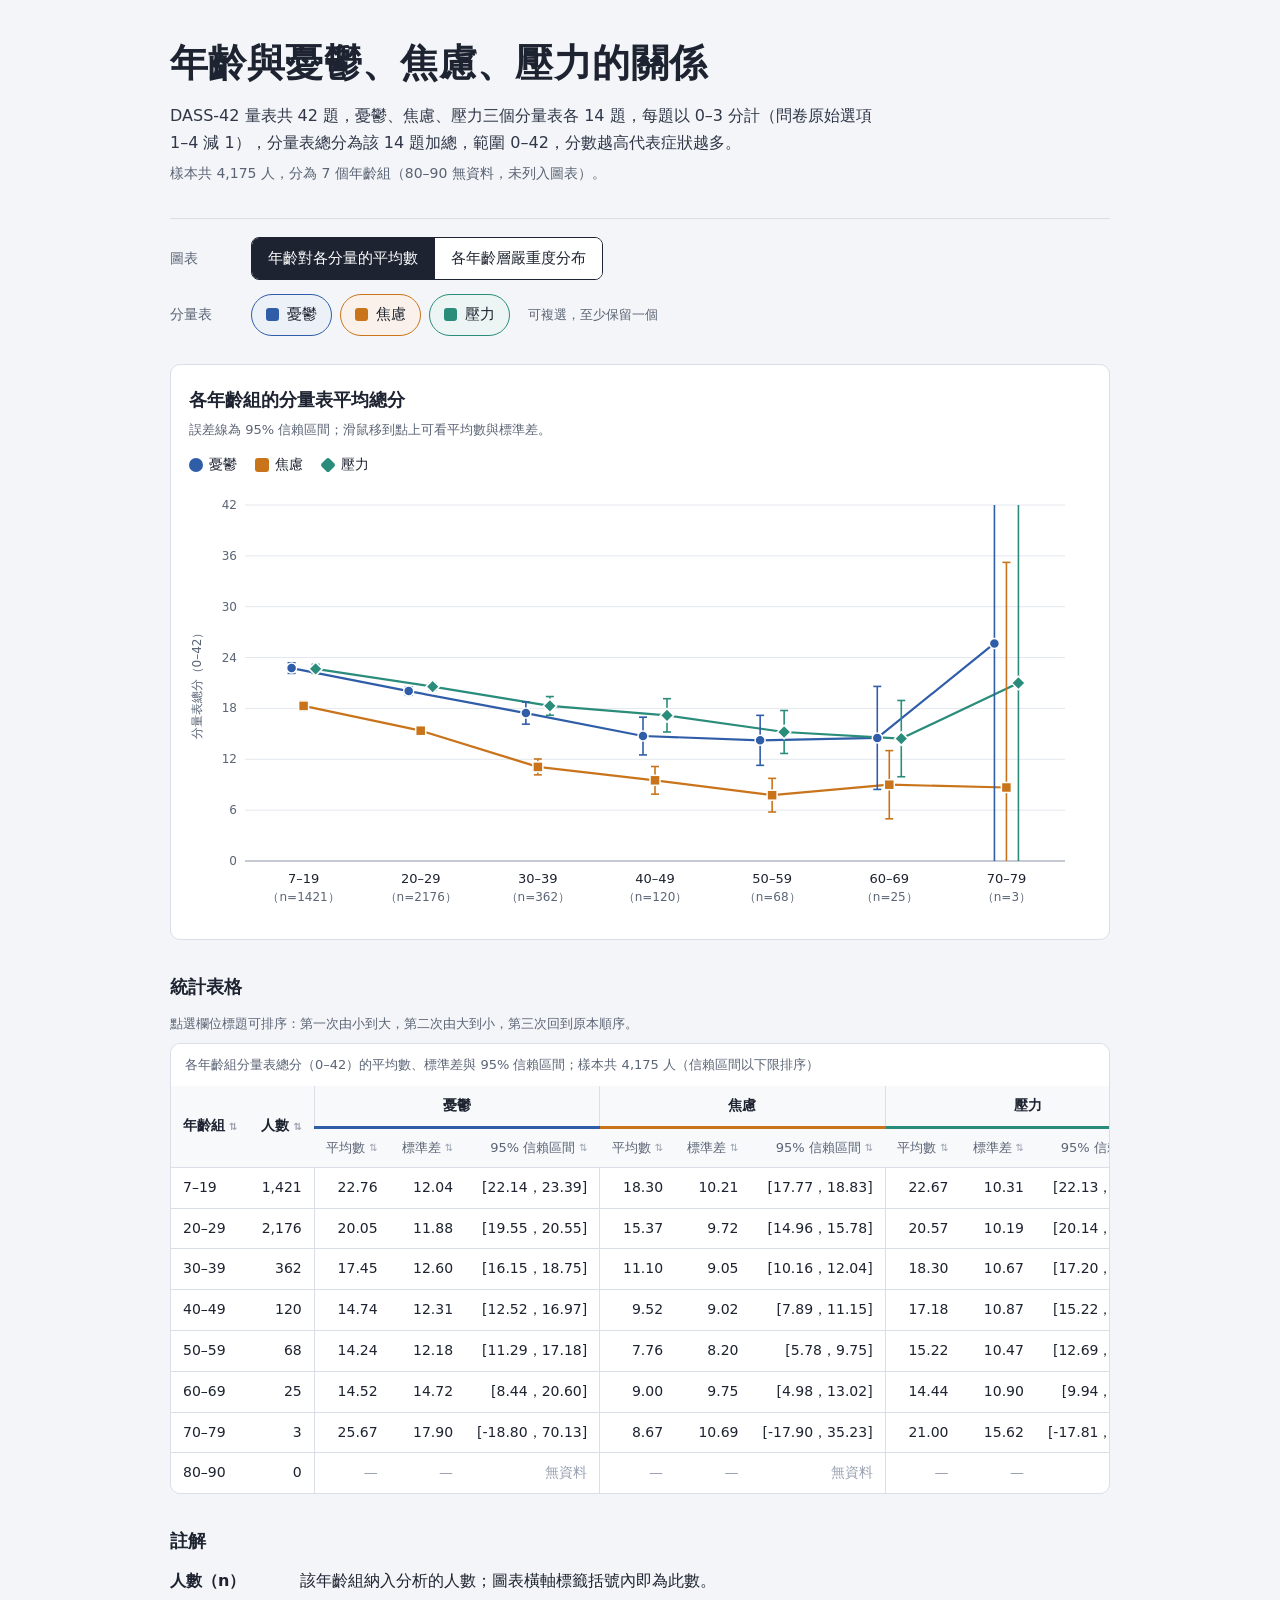
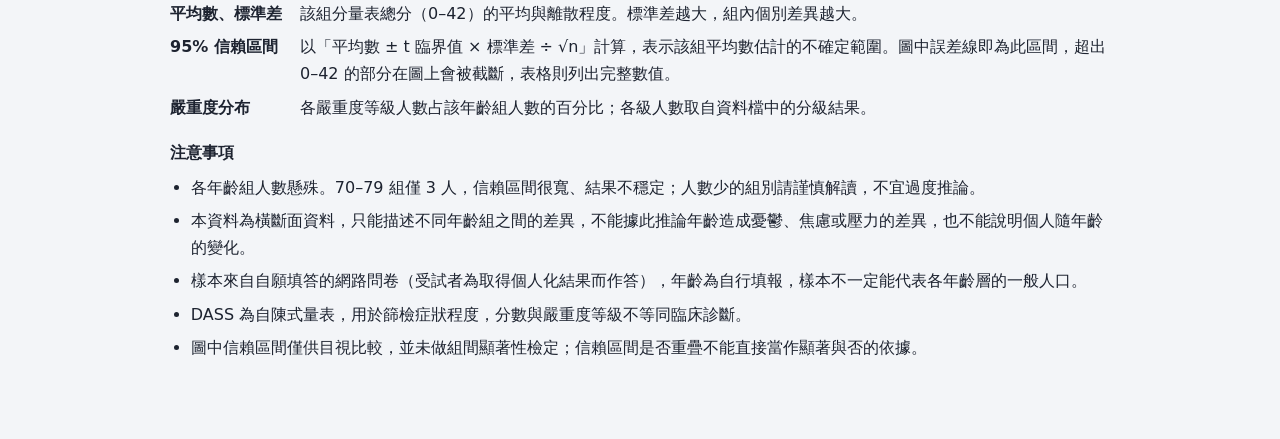
==== index.html @ efedd178 "Rename index.html.html to index.html" ====
<!DOCTYPE html>
<html lang="zh-Hant">
<head>
<meta charset="UTF-8">
<meta name="viewport" content="width=device-width, initial-scale=1">
<title>年齡與憂鬱、焦慮、壓力的關係</title>
<style>
:root{
  --ink:#1d2330; --muted:#5b6475; --line:#d9dee7; --bg:#f3f5f8; --panel:#ffffff;
  --font:"Noto Sans TC","PingFang TC","Microsoft JhengHei","Heiti TC",system-ui,-apple-system,"Segoe UI",sans-serif;
}
*{box-sizing:border-box}
html{-webkit-text-size-adjust:100%}
body{margin:0;background:var(--bg);color:var(--ink);font-family:var(--font);font-size:16px;line-height:1.7}
main{max-width:980px;margin:0 auto;padding:40px 20px 72px}
h1{font-size:clamp(26px,4.4vw,38px);line-height:1.25;margin:0 0 14px;font-weight:700;letter-spacing:.01em}
.intro{margin:0 0 6px;max-width:44em;color:#2f3748}
.sample{margin:0;color:var(--muted);font-size:14px}

.controls{margin:32px 0 0;padding:18px 0 4px;border-top:1px solid var(--line)}
.ctl-row{display:flex;flex-wrap:wrap;align-items:center;gap:10px 18px;margin-bottom:14px}
.ctl-label{font-size:14px;color:var(--muted);min-width:4.5em}
.seg{display:inline-flex;border:1.5px solid var(--ink);border-radius:8px;overflow:hidden}
.seg button{font:inherit;font-size:15px;padding:8px 16px;border:0;background:#fff;color:var(--ink);cursor:pointer}
.seg button+button{border-left:1.5px solid var(--ink)}
.seg button[aria-pressed="true"]{background:var(--ink);color:#fff}
.seg button:focus-visible{outline:3px solid #7aa2f7;outline-offset:-3px}
.pills{display:flex;flex-wrap:wrap;gap:8px}
.pill{position:relative;display:inline-flex;align-items:center;gap:8px;padding:7px 14px;border:1.5px solid var(--line);border-radius:999px;background:#fff;cursor:pointer;font-size:15px;user-select:none}
.pill input{position:absolute;opacity:0;pointer-events:none}
.pill .dot{width:13px;height:13px;border-radius:3px;border:2px solid var(--c)}
.pill.radio .dot{border-radius:50%}
.pill.on{border-color:var(--c);background:color-mix(in srgb,var(--c) 9%,#fff)}
.pill.on .dot{background:var(--c)}
.pill:focus-within{outline:3px solid color-mix(in srgb,var(--c) 45%,#fff);outline-offset:1px}
.pill.locked{cursor:not-allowed}
.hint{font-size:13px;color:var(--muted)}

.chart-block{background:var(--panel);border:1px solid var(--line);border-radius:10px;padding:20px 18px 14px;margin-top:10px}
.chart-title{font-size:18px;margin:0 0 4px}
.chart-sub{margin:0 0 12px;font-size:13px;color:var(--muted)}
.legend{display:flex;flex-wrap:wrap;gap:6px 18px;margin:0 0 8px;font-size:14px}
.legend span{display:inline-flex;align-items:center;gap:6px}
.legend i{display:inline-block;width:14px;height:14px;border-radius:3px}
.warn{margin:0 0 12px;padding:10px 14px;border-left:4px solid #c9741a;background:#fff6ea;font-size:14px}
#chartWrap{position:relative}
#chart svg{display:block;width:100%;height:auto;overflow:visible}
#chart text{font-family:var(--font)}
.hitpt{fill:transparent;cursor:pointer}
.seg-rect{cursor:pointer;transition:opacity .12s}
.seg-rect:hover{opacity:.82}
#tip{position:absolute;left:0;top:0;z-index:5;pointer-events:none;background:rgba(29,35,48,.96);color:#fff;font-size:13px;line-height:1.55;padding:8px 11px;border-radius:7px;white-space:nowrap;box-shadow:0 4px 14px rgba(0,0,0,.18)}
#tip[hidden]{display:none}
#tip b{font-weight:700}

.table-block{margin-top:32px}
.table-block h2,.notes h2{font-size:18px;margin:0 0 10px}
.tbl-wrap{overflow-x:auto;background:var(--panel);border:1px solid var(--line);border-radius:10px}
table{border-collapse:collapse;width:100%;font-size:14px;font-variant-numeric:tabular-nums}
caption{text-align:left;padding:10px 14px;font-size:13px;color:var(--muted)}
th,td{padding:8px 12px;text-align:right;border-top:1px solid var(--line);white-space:nowrap}
th:first-child,td:first-child{text-align:left}
thead th{background:#f8f9fb;font-weight:600;border-top:0}
thead tr:nth-child(2) th{font-weight:500;color:var(--muted);font-size:13px}
th.grp{text-align:center;border-bottom:3px solid var(--c);border-left:1px solid var(--line)}
td.sepl{border-left:1px solid var(--line)}
td.na{color:#9aa2b1}
td small{color:var(--muted)}
.table-hint{margin:0 0 8px;font-size:13px;color:var(--muted)}
th button{font:inherit;color:inherit;background:none;border:0;padding:2px 4px;margin:-2px -4px;border-radius:4px;cursor:pointer;display:inline-flex;align-items:center;gap:4px}
th button:hover{background:#e9edf3}
th button:focus-visible{outline:3px solid #7aa2f7}
th .ar{font-size:10px;color:#9aa2b1}
th[aria-sort="ascending"] .ar,th[aria-sort="descending"] .ar{color:var(--ink)}

.notes{margin-top:32px}
.notes dl{margin:0 0 16px;display:grid;grid-template-columns:max-content 1fr;gap:6px 18px}
.notes dt{font-weight:600}
.notes dd{margin:0}
.notes ul{margin:0;padding-left:1.3em}
.notes li{margin-bottom:6px}
.notes h3{font-size:16px;margin:18px 0 8px}
@media (max-width:560px){
  main{padding:28px 14px 56px}
  .notes dl{grid-template-columns:1fr}
  .notes dt{margin-top:6px}
  .chart-block{padding:16px 10px 10px}
}
@media (prefers-reduced-motion:reduce){.seg-rect{transition:none}}
</style>
</head>
<body>
<main>
  <header>
    <h1>年齡與憂鬱、焦慮、壓力的關係</h1>
    <p class="intro">DASS-42 量表共 42 題，憂鬱、焦慮、壓力三個分量表各 14 題，每題以 0–3 分計（問卷原始選項 1–4 減 1），分量表總分為該 14 題加總，範圍 0–42，分數越高代表症狀越多。</p>
    <p class="sample" id="sampleInfo"></p>
  </header>

  <section class="controls" aria-label="圖表控制">
    <div class="ctl-row">
      <span class="ctl-label">圖表</span>
      <div class="seg" role="group" aria-label="圖表切換">
        <button type="button" data-mode="mean" aria-pressed="true">年齡對各分量的平均數</button>
        <button type="button" data-mode="sev" aria-pressed="false">各年齡層嚴重度分布</button>
      </div>
    </div>
    <div class="ctl-row">
      <span class="ctl-label" id="scaleLegend">分量表</span>
      <div class="pills" id="scaleBox" role="group" aria-labelledby="scaleLegend"></div>
      <span class="hint" id="scaleHint"></span>
    </div>
  </section>

  <section class="chart-block">
    <h2 class="chart-title" id="chartTitle"></h2>
    <p class="chart-sub" id="chartSub"></p>
    <div id="warn"></div>
    <div class="legend" id="legend"></div>
    <div id="chartWrap">
      <div id="chart" role="img" aria-label="圖表"></div>
      <div id="tip" hidden></div>
    </div>
  </section>

  <section class="table-block">
    <h2>統計表格</h2>
    <p class="table-hint">點選欄位標題可排序：第一次由小到大，第二次由大到小，第三次回到原本順序。</p>
    <div class="tbl-wrap" id="tableWrap"></div>
  </section>

  <section class="notes">
    <h2>註解</h2>
    <dl>
      <dt>人數（n）</dt><dd>該年齡組納入分析的人數；圖表橫軸標籤括號內即為此數。</dd>
      <dt>平均數、標準差</dt><dd>該組分量表總分（0–42）的平均與離散程度。標準差越大，組內個別差異越大。</dd>
      <dt>95% 信賴區間</dt><dd>以「平均數 ± t 臨界值 × 標準差 ÷ √n」計算，表示該組平均數估計的不確定範圍。圖中誤差線即為此區間，超出 0–42 的部分在圖上會被截斷，表格則列出完整數值。</dd>
      <dt>嚴重度分布</dt><dd>各嚴重度等級人數占該年齡組人數的百分比；各級人數取自資料檔中的分級結果。</dd>
    </dl>
    <h3>注意事項</h3>
    <ul id="cautions"></ul>
  </section>
</main>

<script>
/* ===== 資料（由 CSV「清洗後年齡分層」轉入；如需更新，直接修改此區） =====
   groups：每個年齡組的人數、三個分量表的平均數(mean)與標準差(sd)
   severity：各分量表在各年齡組的 [正常, 輕度, 中度, 重度, 極重度] 人數，順序與 groups 相同 */
const DATA = {"groups": [{"label": "7–19", "n": 1421, "mean": {"dep": 22.76213934, "anx": 18.30119634, "str": 22.66502463}, "sd": {"dep": 12.03702045, "anx": 10.20656679, "str": 10.31082269}}, {"label": "20–29", "n": 2176, "mean": {"dep": 20.05009191, "anx": 15.37178309, "str": 20.57077206}, "sd": {"dep": 11.88178438, "anx": 9.718905087, "str": 10.18683173}}, {"label": "30–39", "n": 362, "mean": {"dep": 17.44751381, "anx": 11.09944751, "str": 18.29834254}, "sd": {"dep": 12.59968592, "anx": 9.054225669, "str": 10.67445484}}, {"label": "40–49", "n": 120, "mean": {"dep": 14.74166667, "anx": 9.516666667, "str": 17.18333333}, "sd": {"dep": 12.31484438, "anx": 9.017241499, "str": 10.87050078}}, {"label": "50–59", "n": 68, "mean": {"dep": 14.23529412, "anx": 7.764705882, "str": 15.22058824}, "sd": {"dep": 12.18405815, "anx": 8.199231211, "str": 10.46650035}}, {"label": "60–69", "n": 25, "mean": {"dep": 14.52, "anx": 9.0, "str": 14.44}, "sd": {"dep": 14.71994112, "anx": 9.746794345, "str": 10.89755324}}, {"label": "70–79", "n": 3, "mean": {"dep": 25.66666667, "anx": 8.666666667, "str": 21.0}, "sd": {"dep": 17.89785834, "anx": 10.69267662, "str": 15.62049935}}, {"label": "80–90", "n": 0, "mean": {"dep": null, "anx": null, "str": null}, "sd": {"dep": null, "anx": null, "str": null}}], "severity": {"dep": [[252, 105, 260, 247, 557], [506, 229, 430, 359, 652], [127, 38, 55, 43, 99], [52, 14, 19, 11, 24], [34, 6, 11, 6, 11], [14, 2, 2, 1, 6], [1, 0, 0, 0, 2], [0, 0, 0, 0, 0]], "anx": [[248, 86, 235, 219, 633], [537, 170, 439, 341, 689], [163, 33, 68, 37, 61], [63, 12, 17, 9, 19], [42, 5, 8, 6, 7], [15, 1, 3, 1, 5], [2, 0, 0, 0, 1], [0, 0, 0, 0, 0]], "str": [[346, 160, 318, 344, 253], [675, 276, 521, 434, 270], [149, 56, 55, 64, 38], [54, 17, 18, 16, 15], [39, 7, 11, 6, 5], [14, 4, 3, 2, 2], [1, 0, 0, 2, 0], [0, 0, 0, 0, 0]]}};

const SCALES = [
  {key:'dep', name:'憂鬱', color:'#2f5da8', shape:'circle'},
  {key:'anx', name:'焦慮', color:'#c9741a', shape:'square'},
  {key:'str', name:'壓力', color:'#2a8c7a', shape:'diamond'}
];
const LEVELS = [
  {name:'正常',   color:'#dce6ee', text:'#1d2330'},
  {name:'輕度',   color:'#f2d89c', text:'#1d2330'},
  {name:'中度',   color:'#e8a25c', text:'#1d2330'},
  {name:'重度',   color:'#cf5440', text:'#ffffff'},
  {name:'極重度', color:'#862038', text:'#ffffff'}
];
const YMAX = 42;

/* t 分布 97.5 百分位臨界值（df 1–30 查表，之後用近似式） */
const T975=[null,12.706,4.303,3.182,2.776,2.571,2.447,2.365,2.306,2.262,2.228,2.201,2.179,2.160,2.145,2.131,2.120,2.110,2.101,2.093,2.086,2.080,2.074,2.069,2.064,2.060,2.056,2.052,2.048,2.045,2.042];
function tcrit(df){
  if(df<=30) return T975[df];
  const z=1.959964;
  return z+(z**3+z)/(4*df)+(5*z**5+16*z**3+3*z)/(96*df*df)+(3*z**7+19*z**5+17*z**3-15*z)/(384*df**3);
}
function ci(g,key){
  if(g.n<2) return null;
  const h=tcrit(g.n-1)*g.sd[key]/Math.sqrt(g.n);
  return {lo:g.mean[key]-h, hi:g.mean[key]+h};
}

const GROUPS = DATA.groups;
const valid = GROUPS.map((g,i)=>Object.assign({i},g)).filter(g=>g.n>0);
const totalN = GROUPS.reduce((a,g)=>a+g.n,0);
const sevSum = (key,i)=>DATA.severity[key][i].reduce((a,b)=>a+b,0);
const fmt = (v,d=2)=>Number(v).toFixed(d);
const fmtN = v=>Number(v).toLocaleString('en-US');
const scaleBy = k=>SCALES.find(s=>s.key===k);

const state = {mode:'mean', multi:new Set(['dep','anx','str']), single:'dep', sort:{key:null,dir:1}};
let tips = [];

/* ---------- 標題資訊 ---------- */
(function(){
  const empty = GROUPS.filter(g=>g.n===0).map(g=>g.label);
  document.getElementById('sampleInfo').textContent =
    '樣本共 '+fmtN(totalN)+' 人，分為 '+valid.length+' 個年齡組'+(empty.length?'（'+empty.join('、')+' 無資料，未列入圖表）':'')+'。';
  const small = valid.reduce((a,b)=>b.n<a.n?b:a);
  const items = [
    '各年齡組人數懸殊。'+small.label+' 組僅 '+small.n+' 人，信賴區間很寬、結果不穩定；人數少的組別請謹慎解讀，不宜過度推論。',
    '本資料為橫斷面資料，只能描述不同年齡組之間的差異，不能據此推論年齡造成憂鬱、焦慮或壓力的差異，也不能說明個人隨年齡的變化。',
    '樣本來自自願填答的網路問卷（受試者為取得個人化結果而作答），年齡為自行填報，樣本不一定能代表各年齡層的一般人口。',
    'DASS 為自陳式量表，用於篩檢症狀程度，分數與嚴重度等級不等同臨床診斷。',
    '圖中信賴區間僅供目視比較，並未做組間顯著性檢定；信賴區間是否重疊不能直接當作顯著與否的依據。'
  ];
  document.getElementById('cautions').innerHTML = items.map(t=>'<li>'+t+'</li>').join('');
})();

/* ---------- 控制項 ---------- */
function renderControls(){
  document.querySelectorAll('.seg button').forEach(b=>b.setAttribute('aria-pressed', String(b.dataset.mode===state.mode)));
  const multi = state.mode==='mean';
  document.getElementById('scaleLegend').textContent = '分量表';
  document.getElementById('scaleHint').textContent = multi ? '可複選，至少保留一個' : '一次選一個';
  document.getElementById('scaleBox').innerHTML = SCALES.map(s=>{
    const on = multi ? state.multi.has(s.key) : state.single===s.key;
    const locked = multi && on && state.multi.size===1;
    return '<label class="pill '+(multi?'':'radio ')+(on?'on':'')+(locked?' locked':'')+'" style="--c:'+s.color+'"'+(locked?' title="至少需保留一個分量表"':'')+'>'+
      '<input type="'+(multi?'checkbox':'radio')+'" name="scale" value="'+s.key+'"'+(on?' checked':'')+(locked?' disabled':'')+'>'+
      '<span class="dot"></span>'+s.name+'</label>';
  }).join('');
}
document.querySelector('.seg').addEventListener('click',e=>{
  const b=e.target.closest('button'); if(!b) return;
  if(state.mode!==b.dataset.mode) state.sort={key:null,dir:1};
  state.mode=b.dataset.mode; renderAll();
});
document.getElementById('scaleBox').addEventListener('change',e=>{
  const v=e.target.value;
  if(state.mode==='mean'){
    if(e.target.checked) state.multi.add(v);
    else if(state.multi.size>1) state.multi.delete(v);
  }else{ state.single=v; }
  renderAll();
});

/* ---------- 圖表 ---------- */
function marker(shape,x,y,c,r){
  x=+x; y=+y;
  if(shape==='square') return '<rect x="'+(x-r)+'" y="'+(y-r)+'" width="'+(2*r)+'" height="'+(2*r)+'" fill="'+c+'" stroke="#fff" stroke-width="1.5"/>';
  if(shape==='diamond'){const d=r*1.35; return '<polygon points="'+x+','+(y-d)+' '+(x+d)+','+y+' '+x+','+(y+d)+' '+(x-d)+','+y+'" fill="'+c+'" stroke="#fff" stroke-width="1.5"/>';}
  return '<circle cx="'+x+'" cy="'+y+'" r="'+r+'" fill="'+c+'" stroke="#fff" stroke-width="1.5"/>';
}

function drawMean(W){
  const keys = SCALES.filter(s=>state.multi.has(s.key));
  const narrow = W<520;
  const H = narrow?380:440;
  const m = {t:20, r:narrow?12:26, b:64, l:narrow?44:56};
  const pw=W-m.l-m.r, ph=H-m.t-m.b, step=pw/valid.length;
  const X=i=>m.l+step*(i+.5), Y=v=>m.t+ph*(1-v/YMAX);
  const dg = keys.length>1 ? Math.min(12, step/6) : 0;
  let s='<svg viewBox="0 0 '+W+' '+H+'" xmlns="http://www.w3.org/2000/svg">';
  for(let v=0; v<=YMAX; v+=6){
    s+='<line x1="'+m.l+'" x2="'+(W-m.r)+'" y1="'+Y(v)+'" y2="'+Y(v)+'" stroke="'+(v===0?'#8a93a5':'#e3e7ee')+'"/>';
    s+='<text x="'+(m.l-8)+'" y="'+(Y(v)+4)+'" text-anchor="end" font-size="12" fill="#5b6475">'+v+'</text>';
  }
  s+='<text transform="translate(12 '+(m.t+ph/2)+') rotate(-90)" text-anchor="middle" font-size="12" fill="#5b6475">分量表總分（0–'+YMAX+'）</text>';
  valid.forEach((g,i)=>{
    const wide = step>=84;
    s+='<text x="'+X(i)+'" y="'+(H-m.b+22)+'" text-anchor="middle" font-size="'+(narrow?11:13)+'" fill="#1d2330">'+g.label+'</text>';
    s+='<text x="'+X(i)+'" y="'+(H-m.b+40)+'" text-anchor="middle" font-size="'+(narrow?9.5:12)+'" fill="#5b6475">'+(wide?'（n='+g.n+'）':'n='+g.n)+'</text>';
  });
  tips=[];
  keys.forEach((sc,k)=>{
    const ox=(k-(keys.length-1)/2)*dg;
    const pts=valid.map((g,i)=>[X(i)+ox, Y(g.mean[sc.key])]);
    s+='<path d="M'+pts.map(p=>p[0].toFixed(1)+','+p[1].toFixed(1)).join(' L')+'" fill="none" stroke="'+sc.color+'" stroke-width="2.2" stroke-linejoin="round"/>';
  });
  keys.forEach((sc,k)=>{
    const ox=(k-(keys.length-1)/2)*dg;
    valid.forEach((g,i)=>{
      const x=X(i)+ox, c=ci(g,sc.key);
      if(c){
        const lo=Math.max(0,c.lo), hi=Math.min(YMAX,c.hi), cap=4;
        s+='<g stroke="'+sc.color+'" stroke-width="1.6"><line x1="'+x+'" x2="'+x+'" y1="'+Y(lo)+'" y2="'+Y(hi)+'"/>'+
           (c.hi<=YMAX?'<line x1="'+(x-cap)+'" x2="'+(x+cap)+'" y1="'+Y(hi)+'" y2="'+Y(hi)+'"/>':'')+
           (c.lo>=0?'<line x1="'+(x-cap)+'" x2="'+(x+cap)+'" y1="'+Y(lo)+'" y2="'+Y(lo)+'"/>':'')+'</g>';
      }
    });
  });
  keys.forEach((sc,k)=>{
    const ox=(k-(keys.length-1)/2)*dg;
    valid.forEach((g,i)=>{
      const x=X(i)+ox, y=Y(g.mean[sc.key]), c=ci(g,sc.key);
      s+=marker(sc.shape,x.toFixed(1),y.toFixed(1),sc.color,5);
      tips.push('<b style="color:'+sc.color+';filter:brightness(1.8)">'+sc.name+'</b>　'+g.label+'（n='+g.n+'）<br>平均數：'+fmt(g.mean[sc.key])+'<br>標準差：'+fmt(g.sd[sc.key])+
        (c?'<br>95% 信賴區間：['+fmt(c.lo)+'，'+fmt(c.hi)+']':''));
      s+='<circle class="hitpt" data-tip="'+(tips.length-1)+'" cx="'+x.toFixed(1)+'" cy="'+y.toFixed(1)+'" r="13"/>';
    });
  });
  return s+'</svg>';
}

function drawSev(W){
  const key=state.single;
  const narrow = W<560;
  const rowH=46, barH=30;
  const m={t:8, r:narrow?12:20, b:52, l:narrow?78:142};
  const H=m.t+rowH*valid.length+m.b;
  const pw=W-m.l-m.r;
  const X=p=>m.l+pw*p/100;
  let s='<svg viewBox="0 0 '+W+' '+H+'" xmlns="http://www.w3.org/2000/svg">';
  for(let p=0;p<=100;p+=20){
    s+='<line x1="'+X(p)+'" x2="'+X(p)+'" y1="'+m.t+'" y2="'+(H-m.b+4)+'" stroke="#e3e7ee"/>';
    s+='<text x="'+X(p)+'" y="'+(H-m.b+20)+'" text-anchor="middle" font-size="12" fill="#5b6475">'+p+'%</text>';
  }
  s+='<text x="'+(m.l+pw/2)+'" y="'+(H-8)+'" text-anchor="middle" font-size="12" fill="#5b6475">各嚴重度等級占該年齡組人數的比例</text>';
  tips=[];
  valid.forEach((g,r)=>{
    const y=m.t+r*rowH+(rowH-barH)/2, cy=y+barH/2;
    if(narrow){
      s+='<text x="'+(m.l-8)+'" y="'+(cy-2)+'" text-anchor="end" font-size="12" fill="#1d2330">'+g.label+'</text>';
      s+='<text x="'+(m.l-8)+'" y="'+(cy+12)+'" text-anchor="end" font-size="11" fill="#5b6475">n='+g.n+'</text>';
    }else{
      s+='<text x="'+(m.l-10)+'" y="'+(cy+4)+'" text-anchor="end" font-size="13" fill="#1d2330">'+g.label+'（n='+g.n+'）</text>';
    }
    const counts=DATA.severity[key][g.i], tot=counts.reduce((a,b)=>a+b,0);
    let acc=0;
    counts.forEach((c,li)=>{
      if(!c){return;}
      const p=c/tot*100, x0=X(acc), w=pw*p/100;
      tips.push('<b>'+LEVELS[li].name+'</b>　'+fmt(p,1)+'%<br>'+g.label+'，'+c+' 人');
      s+='<rect class="seg-rect" data-tip="'+(tips.length-1)+'" x="'+x0.toFixed(1)+'" y="'+y+'" width="'+w.toFixed(1)+'" height="'+barH+'" fill="'+LEVELS[li].color+'" stroke="#fff" stroke-width="1"/>';
      if(w>=34) s+='<text x="'+(x0+w/2).toFixed(1)+'" y="'+(cy+4)+'" text-anchor="middle" font-size="12" fill="'+LEVELS[li].text+'" pointer-events="none">'+fmt(p,0)+'%</text>';
      acc+=p;
    });
  });
  return s+'</svg>';
}

function renderLegend(){
  const el=document.getElementById('legend');
  if(state.mode==='mean'){
    el.innerHTML=SCALES.filter(s=>state.multi.has(s.key)).map(s=>{
      const sh = s.shape==='circle'?'border-radius:50%':(s.shape==='diamond'?'transform:rotate(45deg) scale(.8)':'');
      return '<span><i style="background:'+s.color+';'+sh+'"></i>'+s.name+'</span>';
    }).join('');
  }else{
    el.innerHTML=LEVELS.map(l=>'<span><i style="background:'+l.color+';border:1px solid #c5ccd8"></i>'+l.name+'</span>').join('');
  }
}

function renderChart(){
  const box=document.getElementById('chart');
  const W=Math.max(300, Math.round(box.clientWidth||document.getElementById('chartWrap').clientWidth||600));
  box.innerHTML = state.mode==='mean' ? drawMean(W) : drawSev(W);
  hideTip();
}

/* ---------- 提示框 ---------- */
const tip=document.getElementById('tip'), wrap=document.getElementById('chartWrap');
function hideTip(){tip.hidden=true;}
function showTip(e){
  const t=e.target.closest('[data-tip]');
  if(!t){hideTip();return;}
  tip.innerHTML=tips[+t.dataset.tip]; tip.hidden=false;
  const r=wrap.getBoundingClientRect(), tw=tip.offsetWidth, th=tip.offsetHeight;
  let x=e.clientX-r.left+14, y=e.clientY-r.top-th-10;
  if(x+tw>r.width) x=e.clientX-r.left-tw-14;
  if(x<0) x=0;
  if(y<0) y=e.clientY-r.top+16;
  tip.style.transform='translate('+x+'px,'+y+'px)';
}
const chartEl=document.getElementById('chart');
chartEl.addEventListener('pointermove',showTip);
chartEl.addEventListener('pointerdown',showTip);
chartEl.addEventListener('pointerleave',e=>{ if(e.pointerType==='mouse') hideTip(); });

/* ---------- 標題、警示、表格 ---------- */
function renderHeads(){
  const t=document.getElementById('chartTitle'), sub=document.getElementById('chartSub'), warn=document.getElementById('warn');
  warn.innerHTML='';
  if(state.mode==='mean'){
    t.textContent='各年齡組的分量表平均總分';
    sub.textContent='誤差線為 95% 信賴區間；滑鼠移到點上可看平均數與標準差。';
    chartEl.setAttribute('aria-label','折線圖：各年齡組的分量表平均總分，含 95% 信賴區間');
  }else{
    const sc=scaleBy(state.single);
    t.textContent=sc.name+'：各年齡層嚴重度分布';
    sub.textContent='每條長條為一個年齡組，五段加總為 100%；滑鼠移到區段上可看等級與百分比。';
    chartEl.setAttribute('aria-label','堆疊長條圖：'+sc.name+'嚴重度在各年齡層的分布');
    const sig=k=>JSON.stringify(DATA.severity[k]);
    if(sig('dep')===sig('anx') && sig('anx')===sig('str')){
      warn.innerHTML='<p class="warn">注意：資料檔中憂鬱、焦慮、壓力三個分級表的人數完全相同，因此切換分量表時圖形不會改變。請回頭確認分級表是否貼錯。</p>';
    }
  }
}

function sortHead(key,label,extra){
  const on=state.sort.key===key;
  const ar=on?(state.sort.dir===1?'▲':'▼'):'⇅';
  const aria=on?(state.sort.dir===1?'ascending':'descending'):'none';
  return '<th'+(extra||'')+' aria-sort="'+aria+'"><button type="button" data-sort="'+key+'">'+label+'<span class="ar" aria-hidden="true">'+ar+'</span></button></th>';
}

function renderTable(){
  const wrapEl=document.getElementById('tableWrap');
  const mean = state.mode==='mean';
  const keys = mean ? SCALES.filter(s=>state.multi.has(s.key)) : [];
  const validKeys = ['label','n'].concat(mean ? keys.flatMap(s=>[s.key+'.mean',s.key+'.sd',s.key+'.ci']) : LEVELS.map((l,j)=>'lvl.'+j));
  if(state.sort.key && !validKeys.includes(state.sort.key)) state.sort={key:null,dir:1};

  const val=(g,i,key)=>{
    if(key==='label') return i;
    if(key==='n') return g.n;
    if(key.startsWith('lvl.')){
      const c=DATA.severity[state.single][i], tot=c.reduce((a,b)=>a+b,0);
      return tot? c[+key.slice(4)]/tot : null;
    }
    const [k,f]=key.split('.');
    if(f==='mean') return g.mean[k];
    if(f==='sd') return g.sd[k];
    const c=ci(g,k); return c? c.lo : null;
  };
  let rows=GROUPS.map((g,i)=>({g,i}));
  if(state.sort.key){
    const key=state.sort.key, d=state.sort.dir;
    const has=r=>r.g.n>0 && val(r.g,r.i,key)!==null;
    rows=rows.filter(has).sort((a,b)=>(val(a.g,a.i,key)-val(b.g,b.i,key))*d || a.i-b.i)
             .concat(rows.filter(r=>!has(r)));
  }

  let h;
  if(mean){
    h='<table><caption>各年齡組分量表總分（0–'+YMAX+'）的平均數、標準差與 95% 信賴區間；樣本共 '+fmtN(totalN)+' 人（信賴區間以下限排序）</caption><thead><tr>'+
      sortHead('label','年齡組',' rowspan="2"')+sortHead('n','人數',' rowspan="2"')+
      keys.map(s=>'<th class="grp" colspan="3" style="--c:'+s.color+'">'+s.name+'</th>').join('')+'</tr><tr>'+
      keys.map(s=>sortHead(s.key+'.mean','平均數')+sortHead(s.key+'.sd','標準差')+sortHead(s.key+'.ci','95% 信賴區間')).join('')+'</tr></thead><tbody>';
    rows.forEach(({g})=>{
      h+='<tr><td>'+g.label+'</td><td>'+fmtN(g.n)+'</td>';
      keys.forEach(s=>{
        if(g.n===0){h+='<td class="na sepl">—</td><td class="na">—</td><td class="na">無資料</td>';return;}
        const c=ci(g,s.key);
        h+='<td class="sepl">'+fmt(g.mean[s.key])+'</td><td>'+fmt(g.sd[s.key])+'</td><td>'+(c?'['+fmt(c.lo)+'，'+fmt(c.hi)+']':'<span class="na">—</span>')+'</td>';
      });
      h+='</tr>';
    });
  }else{
    const sc=scaleBy(state.single);
    h='<table><caption>'+sc.name+'嚴重度各等級的人數（占該年齡組百分比）；樣本共 '+fmtN(totalN)+' 人（各等級以百分比排序）</caption><thead><tr>'+
      sortHead('label','年齡組')+sortHead('n','人數')+LEVELS.map((l,j)=>sortHead('lvl.'+j,l.name)).join('')+'</tr></thead><tbody>';
    rows.forEach(({g,i})=>{
      const counts=DATA.severity[state.single][i], tot=counts.reduce((a,b)=>a+b,0);
      h+='<tr><td>'+g.label+'</td><td>'+fmtN(g.n)+'</td>';
      counts.forEach(c=>{
        h+= tot? '<td>'+fmtN(c)+' <small>('+fmt(c/tot*100,1)+'%)</small></td>' : '<td class="na">—</td>';
      });
      h+='</tr>';
    });
  }
  wrapEl.innerHTML=h+'</tbody></table>';
}
document.getElementById('tableWrap').addEventListener('click',e=>{
  const b=e.target.closest('button[data-sort]'); if(!b) return;
  const key=b.dataset.sort, st=state.sort;
  if(st.key!==key) state.sort={key,dir:1};
  else if(st.dir===1) state.sort={key,dir:-1};
  else state.sort={key:null,dir:1};
  renderTable();
  const nb=document.querySelector('#tableWrap button[data-sort="'+key+'"]'); if(nb) nb.focus();
});

function renderAll(){
  renderControls(); renderHeads(); renderLegend(); renderChart(); renderTable();
}
renderAll();
let lastW=0;
new ResizeObserver(()=>{
  const w=chartEl.clientWidth;
  if(w && Math.abs(w-lastW)>1){lastW=w; renderChart();}
}).observe(chartEl);
</script>
</body>
</html>
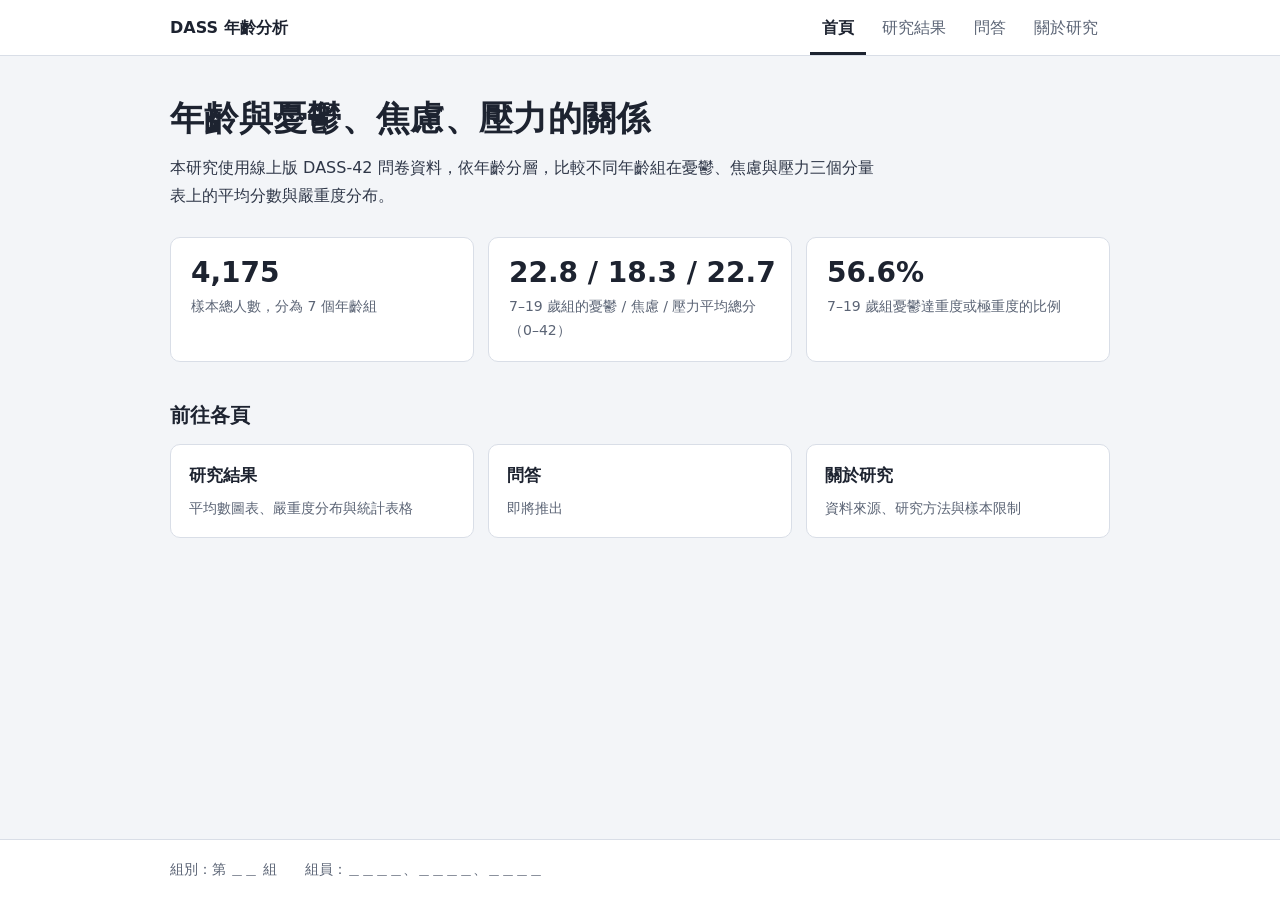
==== commit 2ea58cbe: "Add files via upload" ====
--- a/index.html
+++ b/index.html
@@ -3,469 +3,50 @@
 <head>
 <meta charset="UTF-8">
 <meta name="viewport" content="width=device-width, initial-scale=1">
-<title>年齡與憂鬱、焦慮、壓力的關係</title>
-<style>
-:root{
-  --ink:#1d2330; --muted:#5b6475; --line:#d9dee7; --bg:#f3f5f8; --panel:#ffffff;
-  --font:"Noto Sans TC","PingFang TC","Microsoft JhengHei","Heiti TC",system-ui,-apple-system,"Segoe UI",sans-serif;
-}
-*{box-sizing:border-box}
-html{-webkit-text-size-adjust:100%}
-body{margin:0;background:var(--bg);color:var(--ink);font-family:var(--font);font-size:16px;line-height:1.7}
-main{max-width:980px;margin:0 auto;padding:40px 20px 72px}
-h1{font-size:clamp(26px,4.4vw,38px);line-height:1.25;margin:0 0 14px;font-weight:700;letter-spacing:.01em}
-.intro{margin:0 0 6px;max-width:44em;color:#2f3748}
-.sample{margin:0;color:var(--muted);font-size:14px}
-
-.controls{margin:32px 0 0;padding:18px 0 4px;border-top:1px solid var(--line)}
-.ctl-row{display:flex;flex-wrap:wrap;align-items:center;gap:10px 18px;margin-bottom:14px}
-.ctl-label{font-size:14px;color:var(--muted);min-width:4.5em}
-.seg{display:inline-flex;border:1.5px solid var(--ink);border-radius:8px;overflow:hidden}
-.seg button{font:inherit;font-size:15px;padding:8px 16px;border:0;background:#fff;color:var(--ink);cursor:pointer}
-.seg button+button{border-left:1.5px solid var(--ink)}
-.seg button[aria-pressed="true"]{background:var(--ink);color:#fff}
-.seg button:focus-visible{outline:3px solid #7aa2f7;outline-offset:-3px}
-.pills{display:flex;flex-wrap:wrap;gap:8px}
-.pill{position:relative;display:inline-flex;align-items:center;gap:8px;padding:7px 14px;border:1.5px solid var(--line);border-radius:999px;background:#fff;cursor:pointer;font-size:15px;user-select:none}
-.pill input{position:absolute;opacity:0;pointer-events:none}
-.pill .dot{width:13px;height:13px;border-radius:3px;border:2px solid var(--c)}
-.pill.radio .dot{border-radius:50%}
-.pill.on{border-color:var(--c);background:color-mix(in srgb,var(--c) 9%,#fff)}
-.pill.on .dot{background:var(--c)}
-.pill:focus-within{outline:3px solid color-mix(in srgb,var(--c) 45%,#fff);outline-offset:1px}
-.pill.locked{cursor:not-allowed}
-.hint{font-size:13px;color:var(--muted)}
-
-.chart-block{background:var(--panel);border:1px solid var(--line);border-radius:10px;padding:20px 18px 14px;margin-top:10px}
-.chart-title{font-size:18px;margin:0 0 4px}
-.chart-sub{margin:0 0 12px;font-size:13px;color:var(--muted)}
-.legend{display:flex;flex-wrap:wrap;gap:6px 18px;margin:0 0 8px;font-size:14px}
-.legend span{display:inline-flex;align-items:center;gap:6px}
-.legend i{display:inline-block;width:14px;height:14px;border-radius:3px}
-.warn{margin:0 0 12px;padding:10px 14px;border-left:4px solid #c9741a;background:#fff6ea;font-size:14px}
-#chartWrap{position:relative}
-#chart svg{display:block;width:100%;height:auto;overflow:visible}
-#chart text{font-family:var(--font)}
-.hitpt{fill:transparent;cursor:pointer}
-.seg-rect{cursor:pointer;transition:opacity .12s}
-.seg-rect:hover{opacity:.82}
-#tip{position:absolute;left:0;top:0;z-index:5;pointer-events:none;background:rgba(29,35,48,.96);color:#fff;font-size:13px;line-height:1.55;padding:8px 11px;border-radius:7px;white-space:nowrap;box-shadow:0 4px 14px rgba(0,0,0,.18)}
-#tip[hidden]{display:none}
-#tip b{font-weight:700}
-
-.table-block{margin-top:32px}
-.table-block h2,.notes h2{font-size:18px;margin:0 0 10px}
-.tbl-wrap{overflow-x:auto;background:var(--panel);border:1px solid var(--line);border-radius:10px}
-table{border-collapse:collapse;width:100%;font-size:14px;font-variant-numeric:tabular-nums}
-caption{text-align:left;padding:10px 14px;font-size:13px;color:var(--muted)}
-th,td{padding:8px 12px;text-align:right;border-top:1px solid var(--line);white-space:nowrap}
-th:first-child,td:first-child{text-align:left}
-thead th{background:#f8f9fb;font-weight:600;border-top:0}
-thead tr:nth-child(2) th{font-weight:500;color:var(--muted);font-size:13px}
-th.grp{text-align:center;border-bottom:3px solid var(--c);border-left:1px solid var(--line)}
-td.sepl{border-left:1px solid var(--line)}
-td.na{color:#9aa2b1}
-td small{color:var(--muted)}
-.table-hint{margin:0 0 8px;font-size:13px;color:var(--muted)}
-th button{font:inherit;color:inherit;background:none;border:0;padding:2px 4px;margin:-2px -4px;border-radius:4px;cursor:pointer;display:inline-flex;align-items:center;gap:4px}
-th button:hover{background:#e9edf3}
-th button:focus-visible{outline:3px solid #7aa2f7}
-th .ar{font-size:10px;color:#9aa2b1}
-th[aria-sort="ascending"] .ar,th[aria-sort="descending"] .ar{color:var(--ink)}
-
-.notes{margin-top:32px}
-.notes dl{margin:0 0 16px;display:grid;grid-template-columns:max-content 1fr;gap:6px 18px}
-.notes dt{font-weight:600}
-.notes dd{margin:0}
-.notes ul{margin:0;padding-left:1.3em}
-.notes li{margin-bottom:6px}
-.notes h3{font-size:16px;margin:18px 0 8px}
-@media (max-width:560px){
-  main{padding:28px 14px 56px}
-  .notes dl{grid-template-columns:1fr}
-  .notes dt{margin-top:6px}
-  .chart-block{padding:16px 10px 10px}
-}
-@media (prefers-reduced-motion:reduce){.seg-rect{transition:none}}
-</style>
+<title>首頁｜年齡與憂鬱、焦慮、壓力的關係</title>
+<link rel="stylesheet" href="style.css">
 </head>
 <body>
+<nav class="site-nav" aria-label="主要導覽">
+  <div class="in">
+    <a class="brand" href="index.html">DASS 年齡分析</a>
+    <ul><li><a class="link" href="index.html" aria-current="page">首頁</a></li><li><a class="link" href="results.html">研究結果</a></li><li><a class="link" href="ask.html">問答</a></li><li><a class="link" href="about.html">關於研究</a></li></ul>
+  </div>
+</nav>
 <main>
-  <header>
-    <h1>年齡與憂鬱、焦慮、壓力的關係</h1>
-    <p class="intro">DASS-42 量表共 42 題，憂鬱、焦慮、壓力三個分量表各 14 題，每題以 0–3 分計（問卷原始選項 1–4 減 1），分量表總分為該 14 題加總，範圍 0–42，分數越高代表症狀越多。</p>
-    <p class="sample" id="sampleInfo"></p>
-  </header>
+  <h1 class="page-title">年齡與憂鬱、焦慮、壓力的關係</h1>
+  <p class="intro">本研究使用線上版 DASS-42 問卷資料，依年齡分層，比較不同年齡組在憂鬱、焦慮與壓力三個分量表上的平均分數與嚴重度分布。</p>
 
-  <section class="controls" aria-label="圖表控制">
-    <div class="ctl-row">
-      <span class="ctl-label">圖表</span>
-      <div class="seg" role="group" aria-label="圖表切換">
-        <button type="button" data-mode="mean" aria-pressed="true">年齡對各分量的平均數</button>
-        <button type="button" data-mode="sev" aria-pressed="false">各年齡層嚴重度分布</button>
-      </div>
-    </div>
-    <div class="ctl-row">
-      <span class="ctl-label" id="scaleLegend">分量表</span>
-      <div class="pills" id="scaleBox" role="group" aria-labelledby="scaleLegend"></div>
-      <span class="hint" id="scaleHint"></span>
+  <div class="stats" id="stats" aria-label="重點數字"></div>
+
+  <section class="section">
+    <h2>前往各頁</h2>
+    <div class="entries">
+      <a class="entry" href="results.html"><b>研究結果</b><span>平均數圖表、嚴重度分布與統計表格</span></a>
+      <a class="entry" href="ask.html"><b>問答</b><span>即將推出</span></a>
+      <a class="entry" href="about.html"><b>關於研究</b><span>資料來源、研究方法與樣本限制</span></a>
     </div>
   </section>
-
-  <section class="chart-block">
-    <h2 class="chart-title" id="chartTitle"></h2>
-    <p class="chart-sub" id="chartSub"></p>
-    <div id="warn"></div>
-    <div class="legend" id="legend"></div>
-    <div id="chartWrap">
-      <div id="chart" role="img" aria-label="圖表"></div>
-      <div id="tip" hidden></div>
-    </div>
-  </section>
-
-  <section class="table-block">
-    <h2>統計表格</h2>
-    <p class="table-hint">點選欄位標題可排序：第一次由小到大，第二次由大到小，第三次回到原本順序。</p>
-    <div class="tbl-wrap" id="tableWrap"></div>
-  </section>
-
-  <section class="notes">
-    <h2>註解</h2>
-    <dl>
-      <dt>人數（n）</dt><dd>該年齡組納入分析的人數；圖表橫軸標籤括號內即為此數。</dd>
-      <dt>平均數、標準差</dt><dd>該組分量表總分（0–42）的平均與離散程度。標準差越大，組內個別差異越大。</dd>
-      <dt>95% 信賴區間</dt><dd>以「平均數 ± t 臨界值 × 標準差 ÷ √n」計算，表示該組平均數估計的不確定範圍。圖中誤差線即為此區間，超出 0–42 的部分在圖上會被截斷，表格則列出完整數值。</dd>
-      <dt>嚴重度分布</dt><dd>各嚴重度等級人數占該年齡組人數的百分比；各級人數取自資料檔中的分級結果。</dd>
-    </dl>
-    <h3>注意事項</h3>
-    <ul id="cautions"></ul>
-  </section>
 </main>
-
+<footer class="site-foot">
+  <div class="in">
+    <span>組別：第 ＿＿ 組</span>
+    <span>組員：＿＿＿＿、＿＿＿＿、＿＿＿＿</span>
+  </div>
+</footer>
+<script src="data.js"></script>
 <script>
-/* ===== 資料（由 CSV「清洗後年齡分層」轉入；如需更新，直接修改此區） =====
-   groups：每個年齡組的人數、三個分量表的平均數(mean)與標準差(sd)
-   severity：各分量表在各年齡組的 [正常, 輕度, 中度, 重度, 極重度] 人數，順序與 groups 相同 */
-const DATA = {"groups": [{"label": "7–19", "n": 1421, "mean": {"dep": 22.76213934, "anx": 18.30119634, "str": 22.66502463}, "sd": {"dep": 12.03702045, "anx": 10.20656679, "str": 10.31082269}}, {"label": "20–29", "n": 2176, "mean": {"dep": 20.05009191, "anx": 15.37178309, "str": 20.57077206}, "sd": {"dep": 11.88178438, "anx": 9.718905087, "str": 10.18683173}}, {"label": "30–39", "n": 362, "mean": {"dep": 17.44751381, "anx": 11.09944751, "str": 18.29834254}, "sd": {"dep": 12.59968592, "anx": 9.054225669, "str": 10.67445484}}, {"label": "40–49", "n": 120, "mean": {"dep": 14.74166667, "anx": 9.516666667, "str": 17.18333333}, "sd": {"dep": 12.31484438, "anx": 9.017241499, "str": 10.87050078}}, {"label": "50–59", "n": 68, "mean": {"dep": 14.23529412, "anx": 7.764705882, "str": 15.22058824}, "sd": {"dep": 12.18405815, "anx": 8.199231211, "str": 10.46650035}}, {"label": "60–69", "n": 25, "mean": {"dep": 14.52, "anx": 9.0, "str": 14.44}, "sd": {"dep": 14.71994112, "anx": 9.746794345, "str": 10.89755324}}, {"label": "70–79", "n": 3, "mean": {"dep": 25.66666667, "anx": 8.666666667, "str": 21.0}, "sd": {"dep": 17.89785834, "anx": 10.69267662, "str": 15.62049935}}, {"label": "80–90", "n": 0, "mean": {"dep": null, "anx": null, "str": null}, "sd": {"dep": null, "anx": null, "str": null}}], "severity": {"dep": [[252, 105, 260, 247, 557], [506, 229, 430, 359, 652], [127, 38, 55, 43, 99], [52, 14, 19, 11, 24], [34, 6, 11, 6, 11], [14, 2, 2, 1, 6], [1, 0, 0, 0, 2], [0, 0, 0, 0, 0]], "anx": [[248, 86, 235, 219, 633], [537, 170, 439, 341, 689], [163, 33, 68, 37, 61], [63, 12, 17, 9, 19], [42, 5, 8, 6, 7], [15, 1, 3, 1, 5], [2, 0, 0, 0, 1], [0, 0, 0, 0, 0]], "str": [[346, 160, 318, 344, 253], [675, 276, 521, 434, 270], [149, 56, 55, 64, 38], [54, 17, 18, 16, 15], [39, 7, 11, 6, 5], [14, 4, 3, 2, 2], [1, 0, 0, 2, 0], [0, 0, 0, 0, 0]]}};
-
-const SCALES = [
-  {key:'dep', name:'憂鬱', color:'#2f5da8', shape:'circle'},
-  {key:'anx', name:'焦慮', color:'#c9741a', shape:'square'},
-  {key:'str', name:'壓力', color:'#2a8c7a', shape:'diamond'}
-];
-const LEVELS = [
-  {name:'正常',   color:'#dce6ee', text:'#1d2330'},
-  {name:'輕度',   color:'#f2d89c', text:'#1d2330'},
-  {name:'中度',   color:'#e8a25c', text:'#1d2330'},
-  {name:'重度',   color:'#cf5440', text:'#ffffff'},
-  {name:'極重度', color:'#862038', text:'#ffffff'}
-];
-const YMAX = 42;
-
-/* t 分布 97.5 百分位臨界值（df 1–30 查表，之後用近似式） */
-const T975=[null,12.706,4.303,3.182,2.776,2.571,2.447,2.365,2.306,2.262,2.228,2.201,2.179,2.160,2.145,2.131,2.120,2.110,2.101,2.093,2.086,2.080,2.074,2.069,2.064,2.060,2.056,2.052,2.048,2.045,2.042];
-function tcrit(df){
-  if(df<=30) return T975[df];
-  const z=1.959964;
-  return z+(z**3+z)/(4*df)+(5*z**5+16*z**3+3*z)/(96*df*df)+(3*z**7+19*z**5+17*z**3-15*z)/(384*df**3);
-}
-function ci(g,key){
-  if(g.n<2) return null;
-  const h=tcrit(g.n-1)*g.sd[key]/Math.sqrt(g.n);
-  return {lo:g.mean[key]-h, hi:g.mean[key]+h};
-}
-
-const GROUPS = DATA.groups;
-const valid = GROUPS.map((g,i)=>Object.assign({i},g)).filter(g=>g.n>0);
-const totalN = GROUPS.reduce((a,g)=>a+g.n,0);
-const sevSum = (key,i)=>DATA.severity[key][i].reduce((a,b)=>a+b,0);
-const fmt = (v,d=2)=>Number(v).toFixed(d);
-const fmtN = v=>Number(v).toLocaleString('en-US');
-const scaleBy = k=>SCALES.find(s=>s.key===k);
-
-const state = {mode:'mean', multi:new Set(['dep','anx','str']), single:'dep', sort:{key:null,dir:1}};
-let tips = [];
-
-/* ---------- 標題資訊 ---------- */
 (function(){
-  const empty = GROUPS.filter(g=>g.n===0).map(g=>g.label);
-  document.getElementById('sampleInfo').textContent =
-    '樣本共 '+fmtN(totalN)+' 人，分為 '+valid.length+' 個年齡組'+(empty.length?'（'+empty.join('、')+' 無資料，未列入圖表）':'')+'。';
-  const small = valid.reduce((a,b)=>b.n<a.n?b:a);
-  const items = [
-    '各年齡組人數懸殊。'+small.label+' 組僅 '+small.n+' 人，信賴區間很寬、結果不穩定；人數少的組別請謹慎解讀，不宜過度推論。',
-    '本資料為橫斷面資料，只能描述不同年齡組之間的差異，不能據此推論年齡造成憂鬱、焦慮或壓力的差異，也不能說明個人隨年齡的變化。',
-    '樣本來自自願填答的網路問卷（受試者為取得個人化結果而作答），年齡為自行填報，樣本不一定能代表各年齡層的一般人口。',
-    'DASS 為自陳式量表，用於篩檢症狀程度，分數與嚴重度等級不等同臨床診斷。',
-    '圖中信賴區間僅供目視比較，並未做組間顯著性檢定；信賴區間是否重疊不能直接當作顯著與否的依據。'
+  const g=DATA.groups, first=g[0];
+  const total=g.reduce((a,x)=>a+x.n,0), groupsN=g.filter(x=>x.n>0).length;
+  const sev=DATA.severity.dep[0], sevTot=sev.reduce((a,b)=>a+b,0);
+  const cards=[
+    {num:total.toLocaleString('en-US'), lbl:'樣本總人數，分為 '+groupsN+' 個年齡組'},
+    {num:first.mean.dep.toFixed(1)+' / '+first.mean.anx.toFixed(1)+' / '+first.mean.str.toFixed(1), lbl:first.label+' 歲組的憂鬱 / 焦慮 / 壓力平均總分（0–42）'},
+    {num:((sev[3]+sev[4])/sevTot*100).toFixed(1)+'%', lbl:first.label+' 歲組憂鬱達重度或極重度的比例'}
   ];
-  document.getElementById('cautions').innerHTML = items.map(t=>'<li>'+t+'</li>').join('');
+  document.getElementById('stats').innerHTML=cards.map(c=>'<div class="stat"><div class="num">'+c.num+'</div><div class="lbl">'+c.lbl+'</div></div>').join('');
 })();
-
-/* ---------- 控制項 ---------- */
-function renderControls(){
-  document.querySelectorAll('.seg button').forEach(b=>b.setAttribute('aria-pressed', String(b.dataset.mode===state.mode)));
-  const multi = state.mode==='mean';
-  document.getElementById('scaleLegend').textContent = '分量表';
-  document.getElementById('scaleHint').textContent = multi ? '可複選，至少保留一個' : '一次選一個';
-  document.getElementById('scaleBox').innerHTML = SCALES.map(s=>{
-    const on = multi ? state.multi.has(s.key) : state.single===s.key;
-    const locked = multi && on && state.multi.size===1;
-    return '<label class="pill '+(multi?'':'radio ')+(on?'on':'')+(locked?' locked':'')+'" style="--c:'+s.color+'"'+(locked?' title="至少需保留一個分量表"':'')+'>'+
-      '<input type="'+(multi?'checkbox':'radio')+'" name="scale" value="'+s.key+'"'+(on?' checked':'')+(locked?' disabled':'')+'>'+
-      '<span class="dot"></span>'+s.name+'</label>';
-  }).join('');
-}
-document.querySelector('.seg').addEventListener('click',e=>{
-  const b=e.target.closest('button'); if(!b) return;
-  if(state.mode!==b.dataset.mode) state.sort={key:null,dir:1};
-  state.mode=b.dataset.mode; renderAll();
-});
-document.getElementById('scaleBox').addEventListener('change',e=>{
-  const v=e.target.value;
-  if(state.mode==='mean'){
-    if(e.target.checked) state.multi.add(v);
-    else if(state.multi.size>1) state.multi.delete(v);
-  }else{ state.single=v; }
-  renderAll();
-});
-
-/* ---------- 圖表 ---------- */
-function marker(shape,x,y,c,r){
-  x=+x; y=+y;
-  if(shape==='square') return '<rect x="'+(x-r)+'" y="'+(y-r)+'" width="'+(2*r)+'" height="'+(2*r)+'" fill="'+c+'" stroke="#fff" stroke-width="1.5"/>';
-  if(shape==='diamond'){const d=r*1.35; return '<polygon points="'+x+','+(y-d)+' '+(x+d)+','+y+' '+x+','+(y+d)+' '+(x-d)+','+y+'" fill="'+c+'" stroke="#fff" stroke-width="1.5"/>';}
-  return '<circle cx="'+x+'" cy="'+y+'" r="'+r+'" fill="'+c+'" stroke="#fff" stroke-width="1.5"/>';
-}
-
-function drawMean(W){
-  const keys = SCALES.filter(s=>state.multi.has(s.key));
-  const narrow = W<520;
-  const H = narrow?380:440;
-  const m = {t:20, r:narrow?12:26, b:64, l:narrow?44:56};
-  const pw=W-m.l-m.r, ph=H-m.t-m.b, step=pw/valid.length;
-  const X=i=>m.l+step*(i+.5), Y=v=>m.t+ph*(1-v/YMAX);
-  const dg = keys.length>1 ? Math.min(12, step/6) : 0;
-  let s='<svg viewBox="0 0 '+W+' '+H+'" xmlns="http://www.w3.org/2000/svg">';
-  for(let v=0; v<=YMAX; v+=6){
-    s+='<line x1="'+m.l+'" x2="'+(W-m.r)+'" y1="'+Y(v)+'" y2="'+Y(v)+'" stroke="'+(v===0?'#8a93a5':'#e3e7ee')+'"/>';
-    s+='<text x="'+(m.l-8)+'" y="'+(Y(v)+4)+'" text-anchor="end" font-size="12" fill="#5b6475">'+v+'</text>';
-  }
-  s+='<text transform="translate(12 '+(m.t+ph/2)+') rotate(-90)" text-anchor="middle" font-size="12" fill="#5b6475">分量表總分（0–'+YMAX+'）</text>';
-  valid.forEach((g,i)=>{
-    const wide = step>=84;
-    s+='<text x="'+X(i)+'" y="'+(H-m.b+22)+'" text-anchor="middle" font-size="'+(narrow?11:13)+'" fill="#1d2330">'+g.label+'</text>';
-    s+='<text x="'+X(i)+'" y="'+(H-m.b+40)+'" text-anchor="middle" font-size="'+(narrow?9.5:12)+'" fill="#5b6475">'+(wide?'（n='+g.n+'）':'n='+g.n)+'</text>';
-  });
-  tips=[];
-  keys.forEach((sc,k)=>{
-    const ox=(k-(keys.length-1)/2)*dg;
-    const pts=valid.map((g,i)=>[X(i)+ox, Y(g.mean[sc.key])]);
-    s+='<path d="M'+pts.map(p=>p[0].toFixed(1)+','+p[1].toFixed(1)).join(' L')+'" fill="none" stroke="'+sc.color+'" stroke-width="2.2" stroke-linejoin="round"/>';
-  });
-  keys.forEach((sc,k)=>{
-    const ox=(k-(keys.length-1)/2)*dg;
-    valid.forEach((g,i)=>{
-      const x=X(i)+ox, c=ci(g,sc.key);
-      if(c){
-        const lo=Math.max(0,c.lo), hi=Math.min(YMAX,c.hi), cap=4;
-        s+='<g stroke="'+sc.color+'" stroke-width="1.6"><line x1="'+x+'" x2="'+x+'" y1="'+Y(lo)+'" y2="'+Y(hi)+'"/>'+
-           (c.hi<=YMAX?'<line x1="'+(x-cap)+'" x2="'+(x+cap)+'" y1="'+Y(hi)+'" y2="'+Y(hi)+'"/>':'')+
-           (c.lo>=0?'<line x1="'+(x-cap)+'" x2="'+(x+cap)+'" y1="'+Y(lo)+'" y2="'+Y(lo)+'"/>':'')+'</g>';
-      }
-    });
-  });
-  keys.forEach((sc,k)=>{
-    const ox=(k-(keys.length-1)/2)*dg;
-    valid.forEach((g,i)=>{
-      const x=X(i)+ox, y=Y(g.mean[sc.key]), c=ci(g,sc.key);
-      s+=marker(sc.shape,x.toFixed(1),y.toFixed(1),sc.color,5);
-      tips.push('<b style="color:'+sc.color+';filter:brightness(1.8)">'+sc.name+'</b>　'+g.label+'（n='+g.n+'）<br>平均數：'+fmt(g.mean[sc.key])+'<br>標準差：'+fmt(g.sd[sc.key])+
-        (c?'<br>95% 信賴區間：['+fmt(c.lo)+'，'+fmt(c.hi)+']':''));
-      s+='<circle class="hitpt" data-tip="'+(tips.length-1)+'" cx="'+x.toFixed(1)+'" cy="'+y.toFixed(1)+'" r="13"/>';
-    });
-  });
-  return s+'</svg>';
-}
-
-function drawSev(W){
-  const key=state.single;
-  const narrow = W<560;
-  const rowH=46, barH=30;
-  const m={t:8, r:narrow?12:20, b:52, l:narrow?78:142};
-  const H=m.t+rowH*valid.length+m.b;
-  const pw=W-m.l-m.r;
-  const X=p=>m.l+pw*p/100;
-  let s='<svg viewBox="0 0 '+W+' '+H+'" xmlns="http://www.w3.org/2000/svg">';
-  for(let p=0;p<=100;p+=20){
-    s+='<line x1="'+X(p)+'" x2="'+X(p)+'" y1="'+m.t+'" y2="'+(H-m.b+4)+'" stroke="#e3e7ee"/>';
-    s+='<text x="'+X(p)+'" y="'+(H-m.b+20)+'" text-anchor="middle" font-size="12" fill="#5b6475">'+p+'%</text>';
-  }
-  s+='<text x="'+(m.l+pw/2)+'" y="'+(H-8)+'" text-anchor="middle" font-size="12" fill="#5b6475">各嚴重度等級占該年齡組人數的比例</text>';
-  tips=[];
-  valid.forEach((g,r)=>{
-    const y=m.t+r*rowH+(rowH-barH)/2, cy=y+barH/2;
-    if(narrow){
-      s+='<text x="'+(m.l-8)+'" y="'+(cy-2)+'" text-anchor="end" font-size="12" fill="#1d2330">'+g.label+'</text>';
-      s+='<text x="'+(m.l-8)+'" y="'+(cy+12)+'" text-anchor="end" font-size="11" fill="#5b6475">n='+g.n+'</text>';
-    }else{
-      s+='<text x="'+(m.l-10)+'" y="'+(cy+4)+'" text-anchor="end" font-size="13" fill="#1d2330">'+g.label+'（n='+g.n+'）</text>';
-    }
-    const counts=DATA.severity[key][g.i], tot=counts.reduce((a,b)=>a+b,0);
-    let acc=0;
-    counts.forEach((c,li)=>{
-      if(!c){return;}
-      const p=c/tot*100, x0=X(acc), w=pw*p/100;
-      tips.push('<b>'+LEVELS[li].name+'</b>　'+fmt(p,1)+'%<br>'+g.label+'，'+c+' 人');
-      s+='<rect class="seg-rect" data-tip="'+(tips.length-1)+'" x="'+x0.toFixed(1)+'" y="'+y+'" width="'+w.toFixed(1)+'" height="'+barH+'" fill="'+LEVELS[li].color+'" stroke="#fff" stroke-width="1"/>';
-      if(w>=34) s+='<text x="'+(x0+w/2).toFixed(1)+'" y="'+(cy+4)+'" text-anchor="middle" font-size="12" fill="'+LEVELS[li].text+'" pointer-events="none">'+fmt(p,0)+'%</text>';
-      acc+=p;
-    });
-  });
-  return s+'</svg>';
-}
-
-function renderLegend(){
-  const el=document.getElementById('legend');
-  if(state.mode==='mean'){
-    el.innerHTML=SCALES.filter(s=>state.multi.has(s.key)).map(s=>{
-      const sh = s.shape==='circle'?'border-radius:50%':(s.shape==='diamond'?'transform:rotate(45deg) scale(.8)':'');
-      return '<span><i style="background:'+s.color+';'+sh+'"></i>'+s.name+'</span>';
-    }).join('');
-  }else{
-    el.innerHTML=LEVELS.map(l=>'<span><i style="background:'+l.color+';border:1px solid #c5ccd8"></i>'+l.name+'</span>').join('');
-  }
-}
-
-function renderChart(){
-  const box=document.getElementById('chart');
-  const W=Math.max(300, Math.round(box.clientWidth||document.getElementById('chartWrap').clientWidth||600));
-  box.innerHTML = state.mode==='mean' ? drawMean(W) : drawSev(W);
-  hideTip();
-}
-
-/* ---------- 提示框 ---------- */
-const tip=document.getElementById('tip'), wrap=document.getElementById('chartWrap');
-function hideTip(){tip.hidden=true;}
-function showTip(e){
-  const t=e.target.closest('[data-tip]');
-  if(!t){hideTip();return;}
-  tip.innerHTML=tips[+t.dataset.tip]; tip.hidden=false;
-  const r=wrap.getBoundingClientRect(), tw=tip.offsetWidth, th=tip.offsetHeight;
-  let x=e.clientX-r.left+14, y=e.clientY-r.top-th-10;
-  if(x+tw>r.width) x=e.clientX-r.left-tw-14;
-  if(x<0) x=0;
-  if(y<0) y=e.clientY-r.top+16;
-  tip.style.transform='translate('+x+'px,'+y+'px)';
-}
-const chartEl=document.getElementById('chart');
-chartEl.addEventListener('pointermove',showTip);
-chartEl.addEventListener('pointerdown',showTip);
-chartEl.addEventListener('pointerleave',e=>{ if(e.pointerType==='mouse') hideTip(); });
-
-/* ---------- 標題、警示、表格 ---------- */
-function renderHeads(){
-  const t=document.getElementById('chartTitle'), sub=document.getElementById('chartSub'), warn=document.getElementById('warn');
-  warn.innerHTML='';
-  if(state.mode==='mean'){
-    t.textContent='各年齡組的分量表平均總分';
-    sub.textContent='誤差線為 95% 信賴區間；滑鼠移到點上可看平均數與標準差。';
-    chartEl.setAttribute('aria-label','折線圖：各年齡組的分量表平均總分，含 95% 信賴區間');
-  }else{
-    const sc=scaleBy(state.single);
-    t.textContent=sc.name+'：各年齡層嚴重度分布';
-    sub.textContent='每條長條為一個年齡組，五段加總為 100%；滑鼠移到區段上可看等級與百分比。';
-    chartEl.setAttribute('aria-label','堆疊長條圖：'+sc.name+'嚴重度在各年齡層的分布');
-    const sig=k=>JSON.stringify(DATA.severity[k]);
-    if(sig('dep')===sig('anx') && sig('anx')===sig('str')){
-      warn.innerHTML='<p class="warn">注意：資料檔中憂鬱、焦慮、壓力三個分級表的人數完全相同，因此切換分量表時圖形不會改變。請回頭確認分級表是否貼錯。</p>';
-    }
-  }
-}
-
-function sortHead(key,label,extra){
-  const on=state.sort.key===key;
-  const ar=on?(state.sort.dir===1?'▲':'▼'):'⇅';
-  const aria=on?(state.sort.dir===1?'ascending':'descending'):'none';
-  return '<th'+(extra||'')+' aria-sort="'+aria+'"><button type="button" data-sort="'+key+'">'+label+'<span class="ar" aria-hidden="true">'+ar+'</span></button></th>';
-}
-
-function renderTable(){
-  const wrapEl=document.getElementById('tableWrap');
-  const mean = state.mode==='mean';
-  const keys = mean ? SCALES.filter(s=>state.multi.has(s.key)) : [];
-  const validKeys = ['label','n'].concat(mean ? keys.flatMap(s=>[s.key+'.mean',s.key+'.sd',s.key+'.ci']) : LEVELS.map((l,j)=>'lvl.'+j));
-  if(state.sort.key && !validKeys.includes(state.sort.key)) state.sort={key:null,dir:1};
-
-  const val=(g,i,key)=>{
-    if(key==='label') return i;
-    if(key==='n') return g.n;
-    if(key.startsWith('lvl.')){
-      const c=DATA.severity[state.single][i], tot=c.reduce((a,b)=>a+b,0);
-      return tot? c[+key.slice(4)]/tot : null;
-    }
-    const [k,f]=key.split('.');
-    if(f==='mean') return g.mean[k];
-    if(f==='sd') return g.sd[k];
-    const c=ci(g,k); return c? c.lo : null;
-  };
-  let rows=GROUPS.map((g,i)=>({g,i}));
-  if(state.sort.key){
-    const key=state.sort.key, d=state.sort.dir;
-    const has=r=>r.g.n>0 && val(r.g,r.i,key)!==null;
-    rows=rows.filter(has).sort((a,b)=>(val(a.g,a.i,key)-val(b.g,b.i,key))*d || a.i-b.i)
-             .concat(rows.filter(r=>!has(r)));
-  }
-
-  let h;
-  if(mean){
-    h='<table><caption>各年齡組分量表總分（0–'+YMAX+'）的平均數、標準差與 95% 信賴區間；樣本共 '+fmtN(totalN)+' 人（信賴區間以下限排序）</caption><thead><tr>'+
-      sortHead('label','年齡組',' rowspan="2"')+sortHead('n','人數',' rowspan="2"')+
-      keys.map(s=>'<th class="grp" colspan="3" style="--c:'+s.color+'">'+s.name+'</th>').join('')+'</tr><tr>'+
-      keys.map(s=>sortHead(s.key+'.mean','平均數')+sortHead(s.key+'.sd','標準差')+sortHead(s.key+'.ci','95% 信賴區間')).join('')+'</tr></thead><tbody>';
-    rows.forEach(({g})=>{
-      h+='<tr><td>'+g.label+'</td><td>'+fmtN(g.n)+'</td>';
-      keys.forEach(s=>{
-        if(g.n===0){h+='<td class="na sepl">—</td><td class="na">—</td><td class="na">無資料</td>';return;}
-        const c=ci(g,s.key);
-        h+='<td class="sepl">'+fmt(g.mean[s.key])+'</td><td>'+fmt(g.sd[s.key])+'</td><td>'+(c?'['+fmt(c.lo)+'，'+fmt(c.hi)+']':'<span class="na">—</span>')+'</td>';
-      });
-      h+='</tr>';
-    });
-  }else{
-    const sc=scaleBy(state.single);
-    h='<table><caption>'+sc.name+'嚴重度各等級的人數（占該年齡組百分比）；樣本共 '+fmtN(totalN)+' 人（各等級以百分比排序）</caption><thead><tr>'+
-      sortHead('label','年齡組')+sortHead('n','人數')+LEVELS.map((l,j)=>sortHead('lvl.'+j,l.name)).join('')+'</tr></thead><tbody>';
-    rows.forEach(({g,i})=>{
-      const counts=DATA.severity[state.single][i], tot=counts.reduce((a,b)=>a+b,0);
-      h+='<tr><td>'+g.label+'</td><td>'+fmtN(g.n)+'</td>';
-      counts.forEach(c=>{
-        h+= tot? '<td>'+fmtN(c)+' <small>('+fmt(c/tot*100,1)+'%)</small></td>' : '<td class="na">—</td>';
-      });
-      h+='</tr>';
-    });
-  }
-  wrapEl.innerHTML=h+'</tbody></table>';
-}
-document.getElementById('tableWrap').addEventListener('click',e=>{
-  const b=e.target.closest('button[data-sort]'); if(!b) return;
-  const key=b.dataset.sort, st=state.sort;
-  if(st.key!==key) state.sort={key,dir:1};
-  else if(st.dir===1) state.sort={key,dir:-1};
-  else state.sort={key:null,dir:1};
-  renderTable();
-  const nb=document.querySelector('#tableWrap button[data-sort="'+key+'"]'); if(nb) nb.focus();
-});
-
-function renderAll(){
-  renderControls(); renderHeads(); renderLegend(); renderChart(); renderTable();
-}
-renderAll();
-let lastW=0;
-new ResizeObserver(()=>{
-  const w=chartEl.clientWidth;
-  if(w && Math.abs(w-lastW)>1){lastW=w; renderChart();}
-}).observe(chartEl);
 </script>
 </body>
 </html>
--- a/style.css
+++ b/style.css
@@ -0,0 +1,120 @@
+:root{
+  --ink:#1d2330; --muted:#5b6475; --line:#d9dee7; --bg:#f3f5f8; --panel:#ffffff;
+  --font:"Noto Sans TC","PingFang TC","Microsoft JhengHei","Heiti TC",system-ui,-apple-system,"Segoe UI",sans-serif;
+}
+*{box-sizing:border-box}
+html{-webkit-text-size-adjust:100%}
+body{margin:0;background:var(--bg);color:var(--ink);font-family:var(--font);font-size:16px;line-height:1.7;min-height:100vh;display:flex;flex-direction:column}
+main{width:100%;max-width:980px;margin:0 auto;padding:40px 20px 56px;flex:1}
+h1{font-size:clamp(26px,4.4vw,38px);line-height:1.25;margin:0 0 14px;font-weight:700;letter-spacing:.01em}
+.intro{margin:0 0 6px;max-width:44em;color:#2f3748}
+.sample{margin:0;color:var(--muted);font-size:14px}
+
+.controls{margin:32px 0 0;padding:18px 0 4px;border-top:1px solid var(--line)}
+.ctl-row{display:flex;flex-wrap:wrap;align-items:center;gap:10px 18px;margin-bottom:14px}
+.ctl-label{font-size:14px;color:var(--muted);min-width:4.5em}
+.seg{display:inline-flex;border:1.5px solid var(--ink);border-radius:8px;overflow:hidden}
+.seg button{font:inherit;font-size:15px;padding:8px 16px;border:0;background:#fff;color:var(--ink);cursor:pointer}
+.seg button+button{border-left:1.5px solid var(--ink)}
+.seg button[aria-pressed="true"]{background:var(--ink);color:#fff}
+.seg button:focus-visible{outline:3px solid #7aa2f7;outline-offset:-3px}
+.pills{display:flex;flex-wrap:wrap;gap:8px}
+.pill{position:relative;display:inline-flex;align-items:center;gap:8px;padding:7px 14px;border:1.5px solid var(--line);border-radius:999px;background:#fff;cursor:pointer;font-size:15px;user-select:none}
+.pill input{position:absolute;opacity:0;pointer-events:none}
+.pill .dot{width:13px;height:13px;border-radius:3px;border:2px solid var(--c)}
+.pill.radio .dot{border-radius:50%}
+.pill.on{border-color:var(--c);background:color-mix(in srgb,var(--c) 9%,#fff)}
+.pill.on .dot{background:var(--c)}
+.pill:focus-within{outline:3px solid color-mix(in srgb,var(--c) 45%,#fff);outline-offset:1px}
+.pill.locked{cursor:not-allowed}
+.hint{font-size:13px;color:var(--muted)}
+
+.chart-block{background:var(--panel);border:1px solid var(--line);border-radius:10px;padding:20px 18px 14px;margin-top:10px}
+.chart-title{font-size:18px;margin:0 0 4px}
+.chart-sub{margin:0 0 12px;font-size:13px;color:var(--muted)}
+.legend{display:flex;flex-wrap:wrap;gap:6px 18px;margin:0 0 8px;font-size:14px}
+.legend span{display:inline-flex;align-items:center;gap:6px}
+.legend i{display:inline-block;width:14px;height:14px;border-radius:3px}
+.warn{margin:0 0 12px;padding:10px 14px;border-left:4px solid #c9741a;background:#fff6ea;font-size:14px}
+#chartWrap{position:relative}
+#chart svg{display:block;width:100%;height:auto;overflow:visible}
+#chart text{font-family:var(--font)}
+.hitpt{fill:transparent;cursor:pointer}
+.seg-rect{cursor:pointer;transition:opacity .12s}
+.seg-rect:hover{opacity:.82}
+#tip{position:absolute;left:0;top:0;z-index:5;pointer-events:none;background:rgba(29,35,48,.96);color:#fff;font-size:13px;line-height:1.55;padding:8px 11px;border-radius:7px;white-space:nowrap;box-shadow:0 4px 14px rgba(0,0,0,.18)}
+#tip[hidden]{display:none}
+#tip b{font-weight:700}
+
+.table-block{margin-top:32px}
+.table-block h2,.notes h2{font-size:18px;margin:0 0 10px}
+.tbl-wrap{overflow-x:auto;background:var(--panel);border:1px solid var(--line);border-radius:10px}
+table{border-collapse:collapse;width:100%;font-size:14px;font-variant-numeric:tabular-nums}
+caption{text-align:left;padding:10px 14px;font-size:13px;color:var(--muted)}
+th,td{padding:8px 12px;text-align:right;border-top:1px solid var(--line);white-space:nowrap}
+th:first-child,td:first-child{text-align:left}
+thead th{background:#f8f9fb;font-weight:600;border-top:0}
+thead tr:nth-child(2) th{font-weight:500;color:var(--muted);font-size:13px}
+th.grp{text-align:center;border-bottom:3px solid var(--c);border-left:1px solid var(--line)}
+td.sepl{border-left:1px solid var(--line)}
+td.na{color:#9aa2b1}
+td small{color:var(--muted)}
+.table-hint{margin:0 0 8px;font-size:13px;color:var(--muted)}
+th button{font:inherit;color:inherit;background:none;border:0;padding:2px 4px;margin:-2px -4px;border-radius:4px;cursor:pointer;display:inline-flex;align-items:center;gap:4px}
+th button:hover{background:#e9edf3}
+th button:focus-visible{outline:3px solid #7aa2f7}
+th .ar{font-size:10px;color:#9aa2b1}
+th[aria-sort="ascending"] .ar,th[aria-sort="descending"] .ar{color:var(--ink)}
+
+.notes{margin-top:32px}
+.notes dl{margin:0 0 16px;display:grid;grid-template-columns:max-content 1fr;gap:6px 18px}
+.notes dt{font-weight:600}
+.notes dd{margin:0}
+.notes ul{margin:0;padding-left:1.3em}
+.notes li{margin-bottom:6px}
+.notes h3{font-size:16px;margin:18px 0 8px}
+@media (max-width:560px){
+  main{padding:28px 14px 56px}
+  .notes dl{grid-template-columns:1fr}
+  .notes dt{margin-top:6px}
+  .chart-block{padding:16px 10px 10px}
+}
+@media (prefers-reduced-motion:reduce){.seg-rect{transition:none}}
+
+/* ===== 共用：導覽列與頁尾 ===== */
+a{color:#2f5da8}
+.site-nav{background:#fff;border-bottom:1px solid var(--line)}
+.site-nav .in{max-width:980px;margin:0 auto;padding:0 20px;display:flex;flex-wrap:wrap;align-items:center;gap:0 24px}
+.brand{font-weight:700;padding:14px 0;color:var(--ink);text-decoration:none}
+.site-nav ul{list-style:none;display:flex;flex-wrap:wrap;gap:0 4px;margin:0 0 0 auto;padding:0}
+.site-nav .link{display:block;padding:14px 12px 11px;color:var(--muted);text-decoration:none;border-bottom:3px solid transparent}
+.site-nav .link:hover{color:var(--ink)}
+.site-nav .link[aria-current="page"]{color:var(--ink);font-weight:600;border-bottom-color:var(--ink)}
+.site-nav a:focus-visible{outline:3px solid #7aa2f7;outline-offset:-3px}
+.site-foot{border-top:1px solid var(--line);background:#fff}
+.site-foot .in{max-width:980px;margin:0 auto;padding:18px 20px;display:flex;flex-wrap:wrap;gap:4px 28px;font-size:14px;color:var(--muted)}
+
+/* ===== 共用：內頁 ===== */
+.page-title{font-size:clamp(24px,4vw,34px);line-height:1.3;margin:0 0 14px;font-weight:700}
+.section{margin-top:36px}
+.section h2{font-size:20px;margin:0 0 10px}
+.section p,.section li{max-width:46em}
+.section ul{padding-left:1.3em;margin:0}
+.section li{margin-bottom:6px}
+
+/* ===== 首頁 ===== */
+.stats{display:grid;grid-template-columns:repeat(auto-fit,minmax(230px,1fr));gap:14px;margin-top:28px}
+.stat{background:var(--panel);border:1px solid var(--line);border-radius:10px;padding:18px 20px}
+.stat .num{font-size:clamp(21px,2.7vw,28px);white-space:nowrap;font-weight:700;line-height:1.2;font-variant-numeric:tabular-nums}
+.stat .lbl{margin-top:6px;font-size:14px;color:var(--muted)}
+.entries{display:grid;grid-template-columns:repeat(auto-fit,minmax(230px,1fr));gap:14px;margin-top:12px}
+.entry{display:block;background:var(--panel);border:1.5px solid var(--line);border-radius:10px;padding:16px 18px;color:var(--ink);text-decoration:none}
+.entry:hover{border-color:var(--ink)}
+.entry:focus-visible{outline:3px solid #7aa2f7;outline-offset:2px}
+.entry b{display:block;font-size:17px;margin-bottom:4px}
+.entry span{font-size:14px;color:var(--muted)}
+
+/* ===== 問答 ===== */
+.soon{margin-top:28px;background:var(--panel);border:1.5px dashed #aab3c3;border-radius:10px;padding:40px 24px;text-align:center}
+.soon .tag{display:inline-block;padding:3px 12px;border-radius:999px;background:var(--ink);color:#fff;font-size:13px;margin-bottom:12px}
+.soon p{margin:0 auto;color:var(--muted)}
